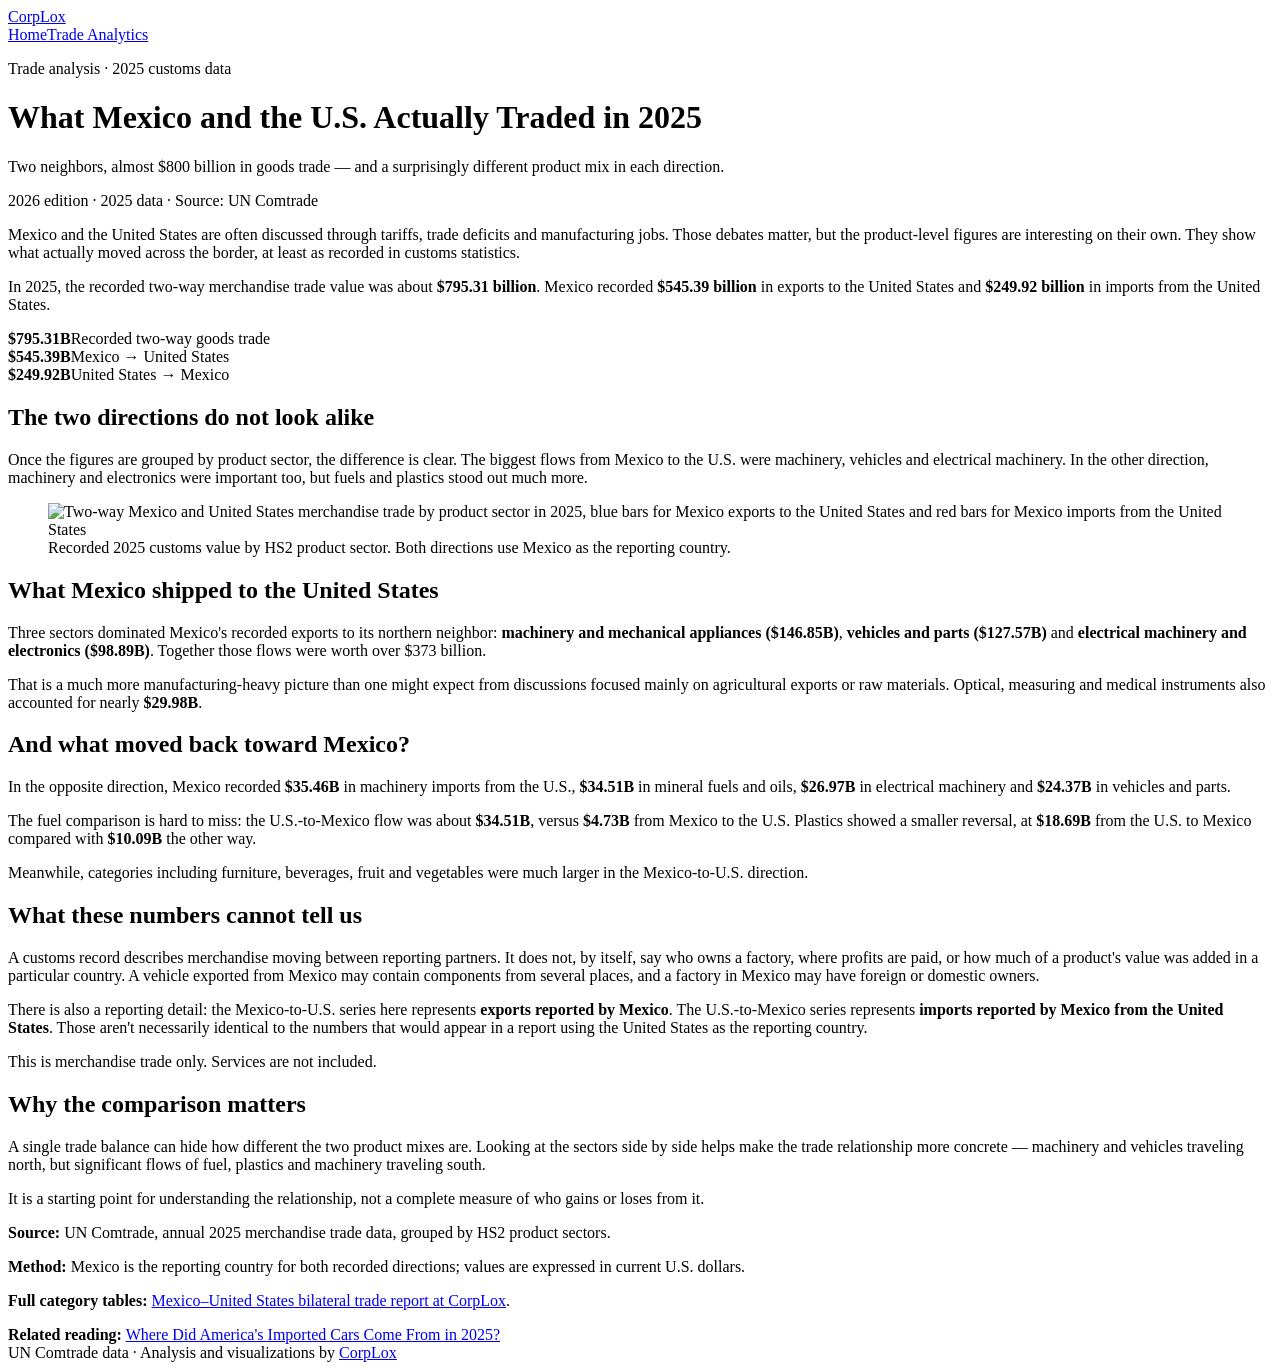
==== mexico-us-trade-2025.html @ 0f70fa8e "Add files via upload" ====
<!doctype html>
<html lang="en">
<head>
<meta charset="utf-8">
<meta name="viewport" content="width=device-width, initial-scale=1">
<meta name="description" content="A product-by-product look at $795.31 billion in merchandise trade between Mexico and the United States in 2025.">
<meta name="keywords" content="Mexico, United States, bilateral trade, UN Comtrade, trade sectors">
<meta name="author" content="CorpLox">
<meta property="og:type" content="article">
<meta property="og:title" content="What Mexico and the U.S. Actually Traded in 2025">
<meta property="og:description" content="A product-by-product look at $795.31 billion in merchandise trade between Mexico and the United States in 2025.">
<meta property="og:image" content="../assets/images/mx-us-trade-2025.jpg">
<title>What Mexico and the U.S. Actually Traded in 2025 | CorpLox</title>
<link rel="stylesheet" href="../assets/css/trade-articles.css">
</head>
<body class="clx-article">
<header class="clx-top"><div class="clx-top-inner"><a class="clx-logo" href="../index.html">Corp<span>Lox</span></a><nav class="clx-nav" aria-label="Main navigation"><a href="../index.html">Home</a><a href="https://corplox.com/trade">Trade Analytics</a></nav></div></header>
<main class="clx-main">
<p class="clx-kicker">Trade analysis · 2025 customs data</p>
<h1>What Mexico and the U.S. Actually Traded in 2025</h1>
<p class="clx-deck">Two neighbors, almost $800 billion in goods trade — and a surprisingly different product mix in each direction.</p>
<p class="clx-meta">2026 edition · 2025 data · Source: UN Comtrade</p>
<p>Mexico and the United States are often discussed through tariffs, trade deficits and manufacturing jobs. Those debates matter, but the product-level figures are interesting on their own. They show what actually moved across the border, at least as recorded in customs statistics.</p>
<p>In 2025, the recorded two-way merchandise trade value was about <strong>$795.31 billion</strong>. Mexico recorded <strong>$545.39 billion</strong> in exports to the United States and <strong>$249.92 billion</strong> in imports from the United States.</p>
<div class="clx-stat-strip"><div class="clx-stat"><strong>$795.31B</strong><span>Recorded two-way goods trade</span></div><div class="clx-stat"><strong>$545.39B</strong><span>Mexico → United States</span></div><div class="clx-stat"><strong>$249.92B</strong><span>United States → Mexico</span></div></div>
<h2>The two directions do not look alike</h2>
<p>Once the figures are grouped by product sector, the difference is clear. The biggest flows from Mexico to the U.S. were machinery, vehicles and electrical machinery. In the other direction, machinery and electronics were important too, but fuels and plastics stood out much more.</p>
<figure class="clx-figure"><img src="../assets/images/mx-us-trade-2025.jpg" width="1038" height="2048" loading="eager" alt="Two-way Mexico and United States merchandise trade by product sector in 2025, blue bars for Mexico exports to the United States and red bars for Mexico imports from the United States"><figcaption>Recorded 2025 customs value by HS2 product sector. Both directions use Mexico as the reporting country.</figcaption></figure>
<h2>What Mexico shipped to the United States</h2>
<p>Three sectors dominated Mexico's recorded exports to its northern neighbor: <strong>machinery and mechanical appliances ($146.85B)</strong>, <strong>vehicles and parts ($127.57B)</strong> and <strong>electrical machinery and electronics ($98.89B)</strong>. Together those flows were worth over $373 billion.</p>
<p>That is a much more manufacturing-heavy picture than one might expect from discussions focused mainly on agricultural exports or raw materials. Optical, measuring and medical instruments also accounted for nearly <strong>$29.98B</strong>.</p>
<h2>And what moved back toward Mexico?</h2>
<p>In the opposite direction, Mexico recorded <strong>$35.46B</strong> in machinery imports from the U.S., <strong>$34.51B</strong> in mineral fuels and oils, <strong>$26.97B</strong> in electrical machinery and <strong>$24.37B</strong> in vehicles and parts.</p>
<p>The fuel comparison is hard to miss: the U.S.-to-Mexico flow was about <strong>$34.51B</strong>, versus <strong>$4.73B</strong> from Mexico to the U.S. Plastics showed a smaller reversal, at <strong>$18.69B</strong> from the U.S. to Mexico compared with <strong>$10.09B</strong> the other way.</p>
<p>Meanwhile, categories including furniture, beverages, fruit and vegetables were much larger in the Mexico-to-U.S. direction.</p>
<h2>What these numbers cannot tell us</h2>
<p>A customs record describes merchandise moving between reporting partners. It does not, by itself, say who owns a factory, where profits are paid, or how much of a product's value was added in a particular country. A vehicle exported from Mexico may contain components from several places, and a factory in Mexico may have foreign or domestic owners.</p>
<p>There is also a reporting detail: the Mexico-to-U.S. series here represents <strong>exports reported by Mexico</strong>. The U.S.-to-Mexico series represents <strong>imports reported by Mexico from the United States</strong>. Those aren't necessarily identical to the numbers that would appear in a report using the United States as the reporting country.</p>
<p>This is merchandise trade only. Services are not included.</p>
<h2>Why the comparison matters</h2>
<p>A single trade balance can hide how different the two product mixes are. Looking at the sectors side by side helps make the trade relationship more concrete — machinery and vehicles traveling north, but significant flows of fuel, plastics and machinery traveling south.</p>
<p>It is a starting point for understanding the relationship, not a complete measure of who gains or loses from it.</p>
<div class="clx-source"><p><strong>Source:</strong> UN Comtrade, annual 2025 merchandise trade data, grouped by HS2 product sectors.</p><p><strong>Method:</strong> Mexico is the reporting country for both recorded directions; values are expressed in current U.S. dollars.</p><p><strong>Full category tables:</strong> <a href="https://corplox.com/trade/mx/us">Mexico–United States bilateral trade report at CorpLox</a>.</p></div>
<div class="clx-more"><strong>Related reading:</strong> <a href="us-passenger-car-imports-2025.html">Where Did America's Imported Cars Come From in 2025?</a></div>

</main>
<footer class="clx-footer">UN Comtrade data · Analysis and visualizations by <a href="https://corplox.com/">CorpLox</a></footer>
</body>
</html>
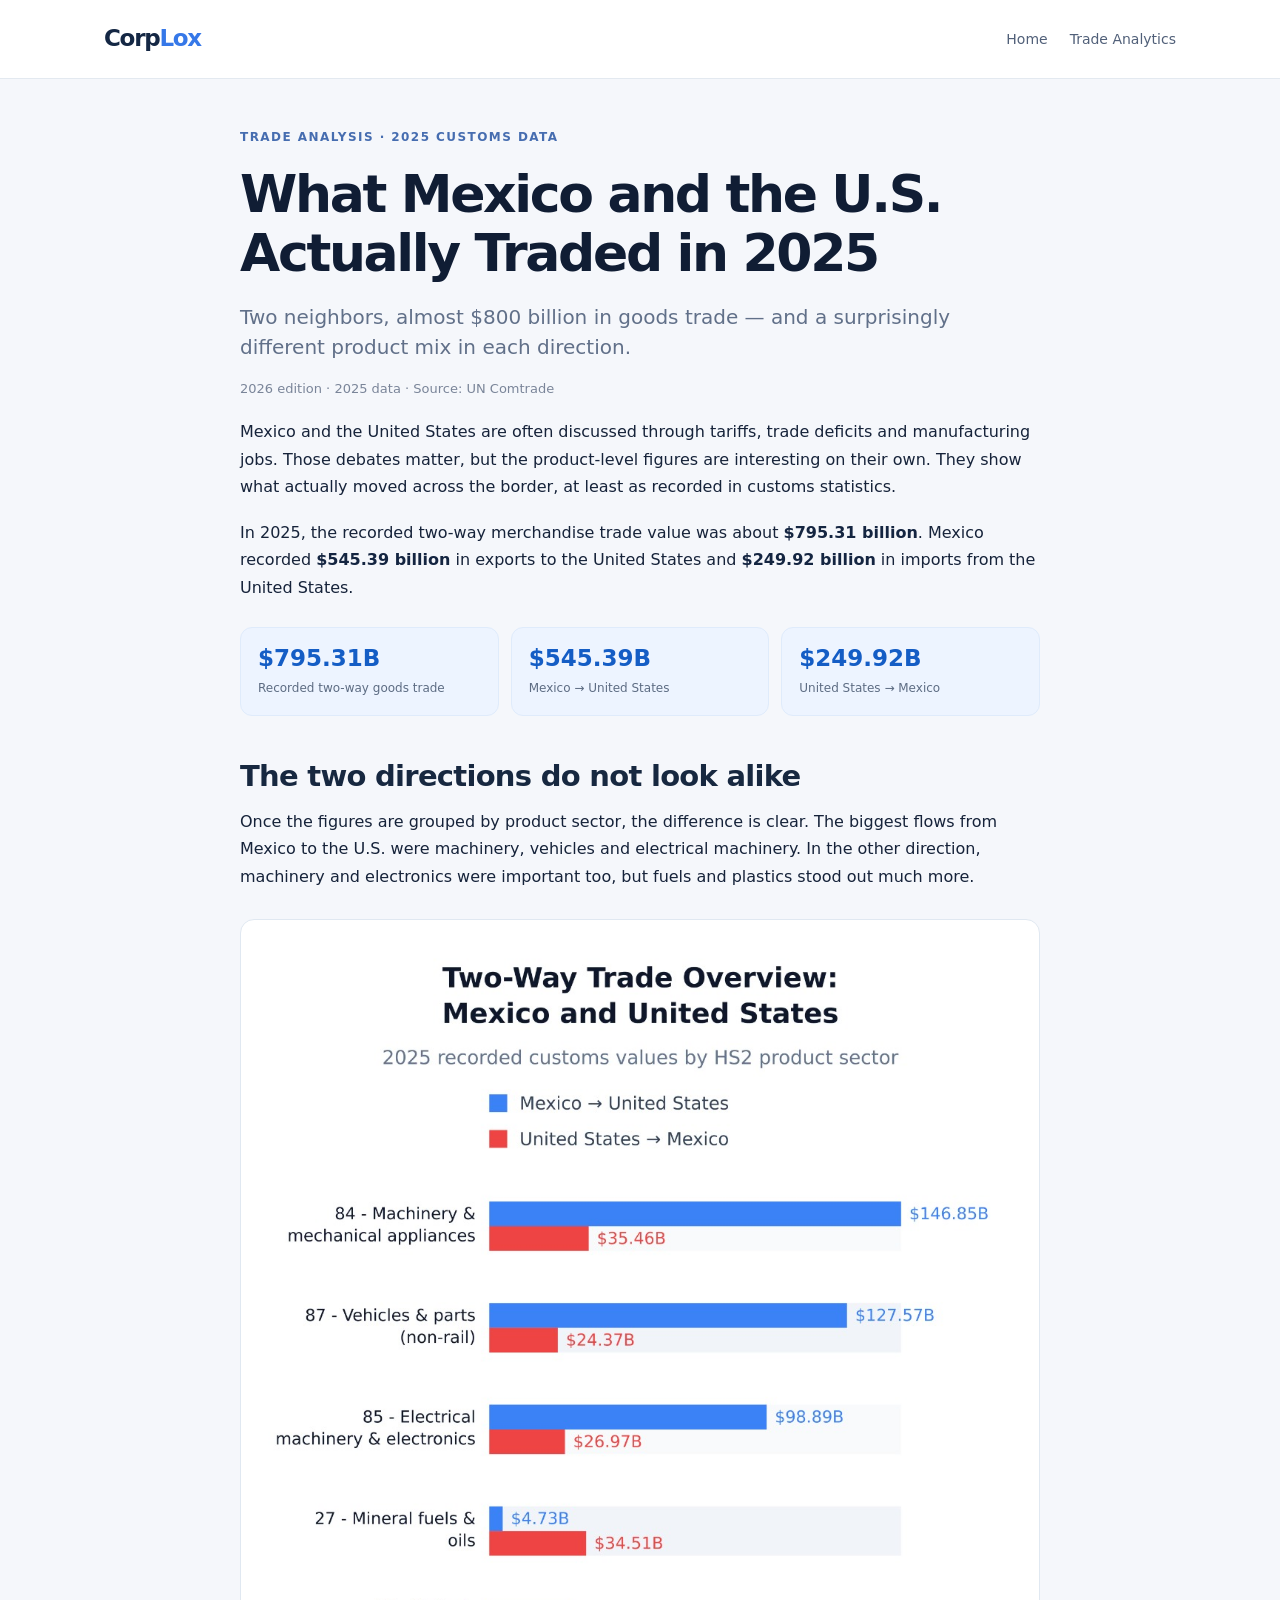
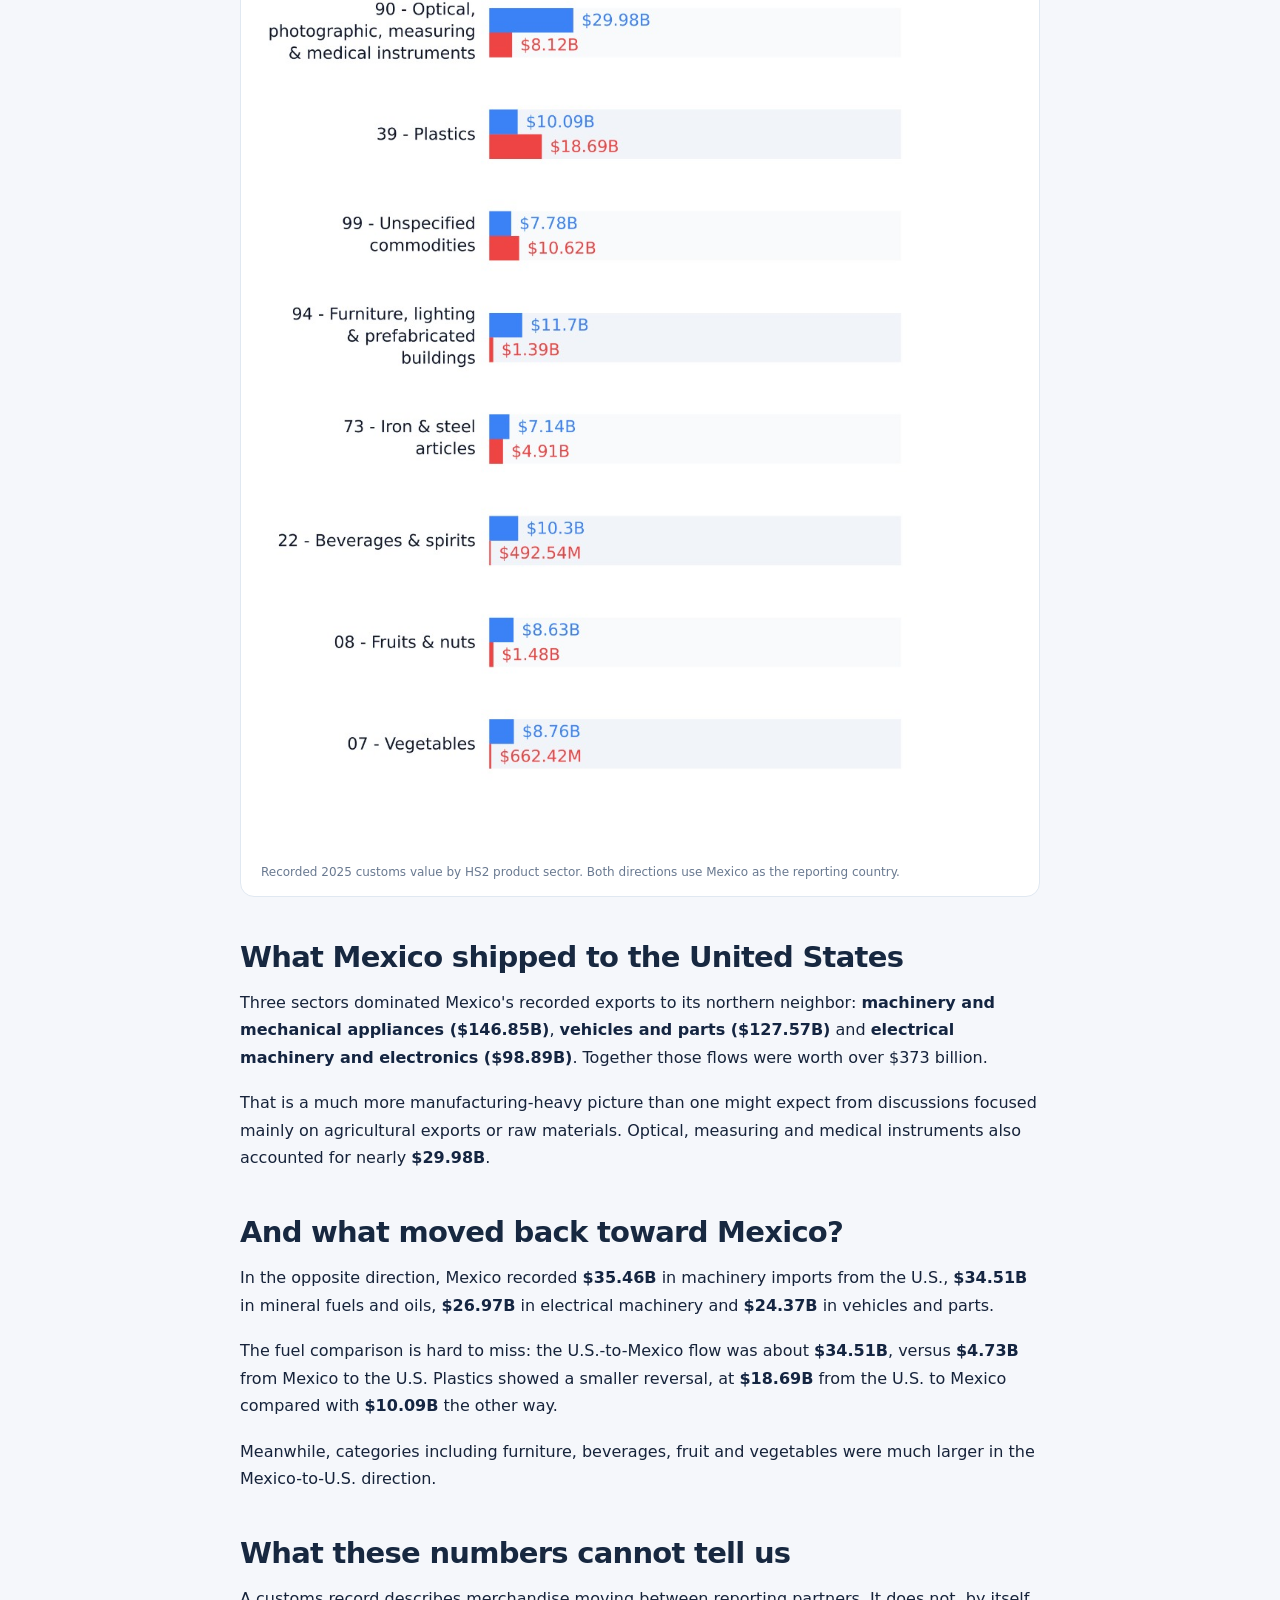
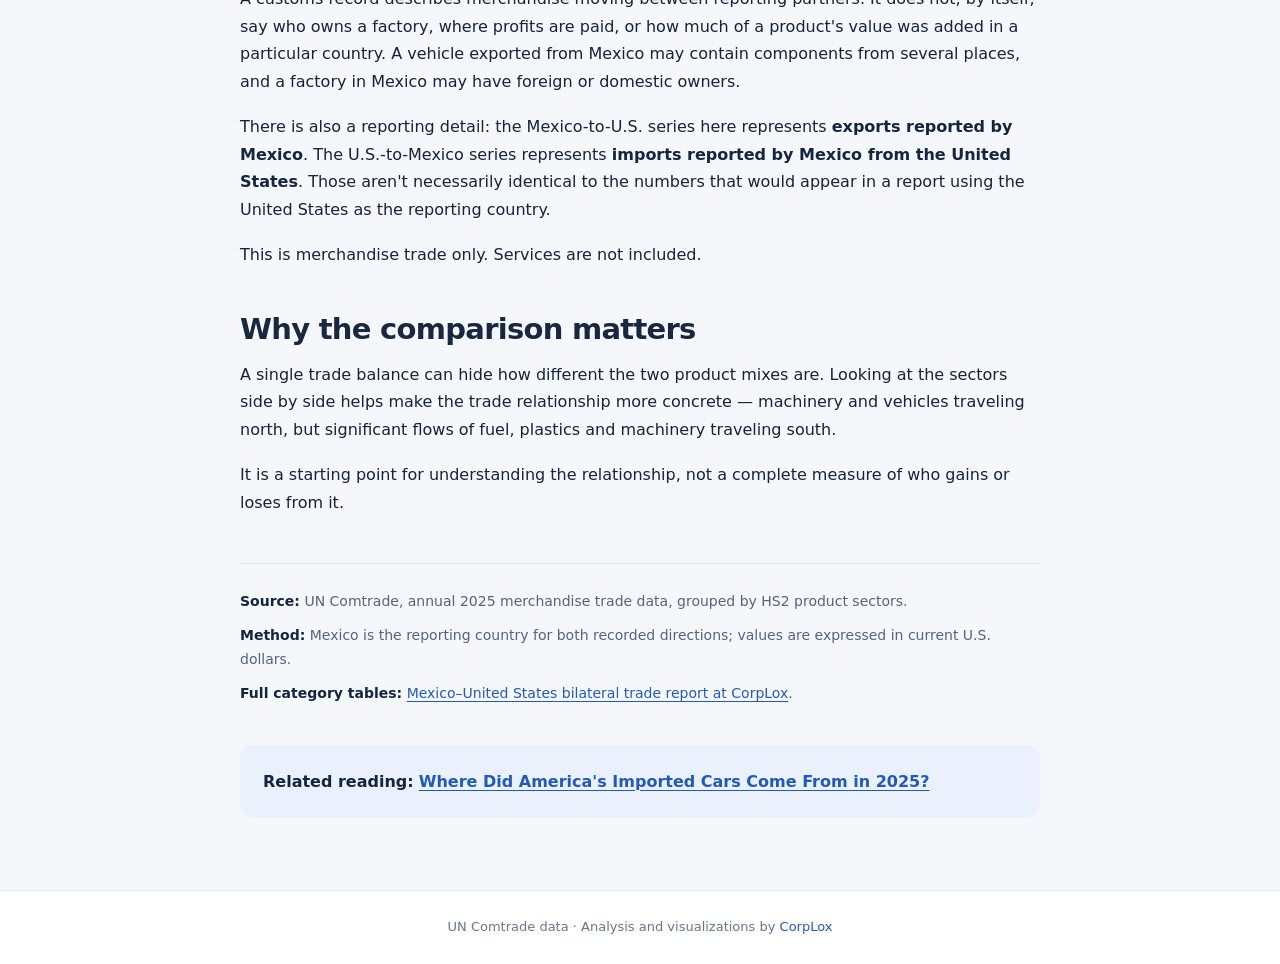
==== commit 2a201a42: "Update mexico-us-trade-2025.html" ====
--- a/mexico-us-trade-2025.html
+++ b/mexico-us-trade-2025.html
@@ -9,12 +9,12 @@
 <meta property="og:type" content="article">
 <meta property="og:title" content="What Mexico and the U.S. Actually Traded in 2025">
 <meta property="og:description" content="A product-by-product look at $795.31 billion in merchandise trade between Mexico and the United States in 2025.">
-<meta property="og:image" content="../assets/images/mx-us-trade-2025.jpg">
+<meta property="og:image" content="mx-us-trade-2025.jpg">
 <title>What Mexico and the U.S. Actually Traded in 2025 | CorpLox</title>
-<link rel="stylesheet" href="../assets/css/trade-articles.css">
+<link rel="stylesheet" href="trade-articles.css">
 </head>
 <body class="clx-article">
-<header class="clx-top"><div class="clx-top-inner"><a class="clx-logo" href="../index.html">Corp<span>Lox</span></a><nav class="clx-nav" aria-label="Main navigation"><a href="../index.html">Home</a><a href="https://corplox.com/trade">Trade Analytics</a></nav></div></header>
+<header class="clx-top"><div class="clx-top-inner"><a class="clx-logo" href="index.html">Corp<span>Lox</span></a><nav class="clx-nav" aria-label="Main navigation"><a href="index.html">Home</a><a href="https://corplox.com/trade">Trade Analytics</a></nav></div></header>
 <main class="clx-main">
 <p class="clx-kicker">Trade analysis · 2025 customs data</p>
 <h1>What Mexico and the U.S. Actually Traded in 2025</h1>
@@ -25,7 +25,7 @@
 <div class="clx-stat-strip"><div class="clx-stat"><strong>$795.31B</strong><span>Recorded two-way goods trade</span></div><div class="clx-stat"><strong>$545.39B</strong><span>Mexico → United States</span></div><div class="clx-stat"><strong>$249.92B</strong><span>United States → Mexico</span></div></div>
 <h2>The two directions do not look alike</h2>
 <p>Once the figures are grouped by product sector, the difference is clear. The biggest flows from Mexico to the U.S. were machinery, vehicles and electrical machinery. In the other direction, machinery and electronics were important too, but fuels and plastics stood out much more.</p>
-<figure class="clx-figure"><img src="../assets/images/mx-us-trade-2025.jpg" width="1038" height="2048" loading="eager" alt="Two-way Mexico and United States merchandise trade by product sector in 2025, blue bars for Mexico exports to the United States and red bars for Mexico imports from the United States"><figcaption>Recorded 2025 customs value by HS2 product sector. Both directions use Mexico as the reporting country.</figcaption></figure>
+<figure class="clx-figure"><img src="mx-us-trade-2025.jpg" width="1038" height="2048" loading="eager" alt="Two-way Mexico and United States merchandise trade by product sector in 2025, blue bars for Mexico exports to the United States and red bars for Mexico imports from the United States"><figcaption>Recorded 2025 customs value by HS2 product sector. Both directions use Mexico as the reporting country.</figcaption></figure>
 <h2>What Mexico shipped to the United States</h2>
 <p>Three sectors dominated Mexico's recorded exports to its northern neighbor: <strong>machinery and mechanical appliances ($146.85B)</strong>, <strong>vehicles and parts ($127.57B)</strong> and <strong>electrical machinery and electronics ($98.89B)</strong>. Together those flows were worth over $373 billion.</p>
 <p>That is a much more manufacturing-heavy picture than one might expect from discussions focused mainly on agricultural exports or raw materials. Optical, measuring and medical instruments also accounted for nearly <strong>$29.98B</strong>.</p>
--- a/trade-articles.css
+++ b/trade-articles.css
@@ -0,0 +1,35 @@
+:root{color-scheme:light}
+*{box-sizing:border-box}
+body.clx-article{margin:0;background:#f5f7fb;color:#16233a;font:16px/1.72 system-ui,-apple-system,BlinkMacSystemFont,"Segoe UI",sans-serif}
+.clx-article a{color:#205bbb;text-decoration-thickness:1px;text-underline-offset:3px}
+.clx-article a:hover{color:#103d90}
+.clx-top{background:#fff;border-bottom:1px solid #e3e9f0}
+.clx-top-inner{max-width:1120px;margin:auto;padding:19px 24px;display:flex;align-items:center;justify-content:space-between;gap:20px}
+.clx-logo{color:#142744!important;text-decoration:none;font-size:23px;font-weight:820;letter-spacing:-.055em}
+.clx-logo span{color:#3678e8}
+.clx-nav{display:flex;gap:22px;flex-wrap:wrap}
+.clx-nav a{color:#516079;text-decoration:none;font-size:14px}
+.clx-main{max-width:850px;padding:48px 25px 72px;margin:0 auto}
+.clx-kicker{font-size:12px;font-weight:750;letter-spacing:.12em;text-transform:uppercase;color:#466db0;margin:0 0 12px}
+.clx-article h1{font-size:clamp(32px,5vw,52px);letter-spacing:-.045em;line-height:1.13;margin:0 0 19px;color:#101d34}
+.clx-article .clx-deck{font-size:20px;line-height:1.5;color:#617089;margin:0 0 16px}
+.clx-meta{color:#7a8599;font-size:13px;margin:22px 0 36px}
+.clx-article h2{font-size:clamp(22px,3vw,29px);line-height:1.25;letter-spacing:-.025em;color:#172840;margin:42px 0 14px}
+.clx-article p{margin:0 0 18px}
+.clx-article ul{padding-left:24px;margin:8px 0 22px}
+.clx-article li{padding:2px 0}
+.clx-article strong{font-weight:720;color:#142541}
+.clx-figure{margin:29px 0 37px;padding:15px;background:#fff;border:1px solid #e0e8f1;border-radius:14px}
+.clx-figure img{width:100%;height:auto;display:block;border-radius:6px;object-fit:contain}
+.clx-figure figcaption{font-size:12px;color:#697990;line-height:1.5;margin:12px 5px 0}
+.clx-stat-strip{display:grid;grid-template-columns:repeat(3,minmax(0,1fr));gap:12px;margin:26px 0 32px}
+.clx-stat{padding:16px 17px;border:1px solid #dfebfb;background:#edf4ff;border-radius:12px}
+.clx-stat strong{font-size:23px;display:block;color:#145dc5;line-height:1.25}
+.clx-stat span{color:#5d6c83;font-size:12px;display:block;margin-top:5px}
+.clx-source{border-top:1px solid #e0e6ed;margin-top:46px;padding-top:25px;font-size:14px;color:#53647c}
+.clx-source p{margin-bottom:10px}
+.clx-footer{background:#fff;border-top:1px solid #e0e6ed;padding:25px 20px;text-align:center;font-size:13px;color:#69768a}
+.clx-footer a{text-decoration:none}
+.clx-more{margin:40px 0 0;padding:23px;background:#eaf1fd;border-radius:14px}
+.clx-more a{font-weight:690}
+@media(max-width:640px){.clx-main{padding:36px 17px 56px}.clx-top-inner{padding:16px}.clx-nav{gap:12px}.clx-nav a{font-size:12px}.clx-stat-strip{grid-template-columns:1fr}.clx-figure{padding:8px}.clx-deck{font-size:17px}}
